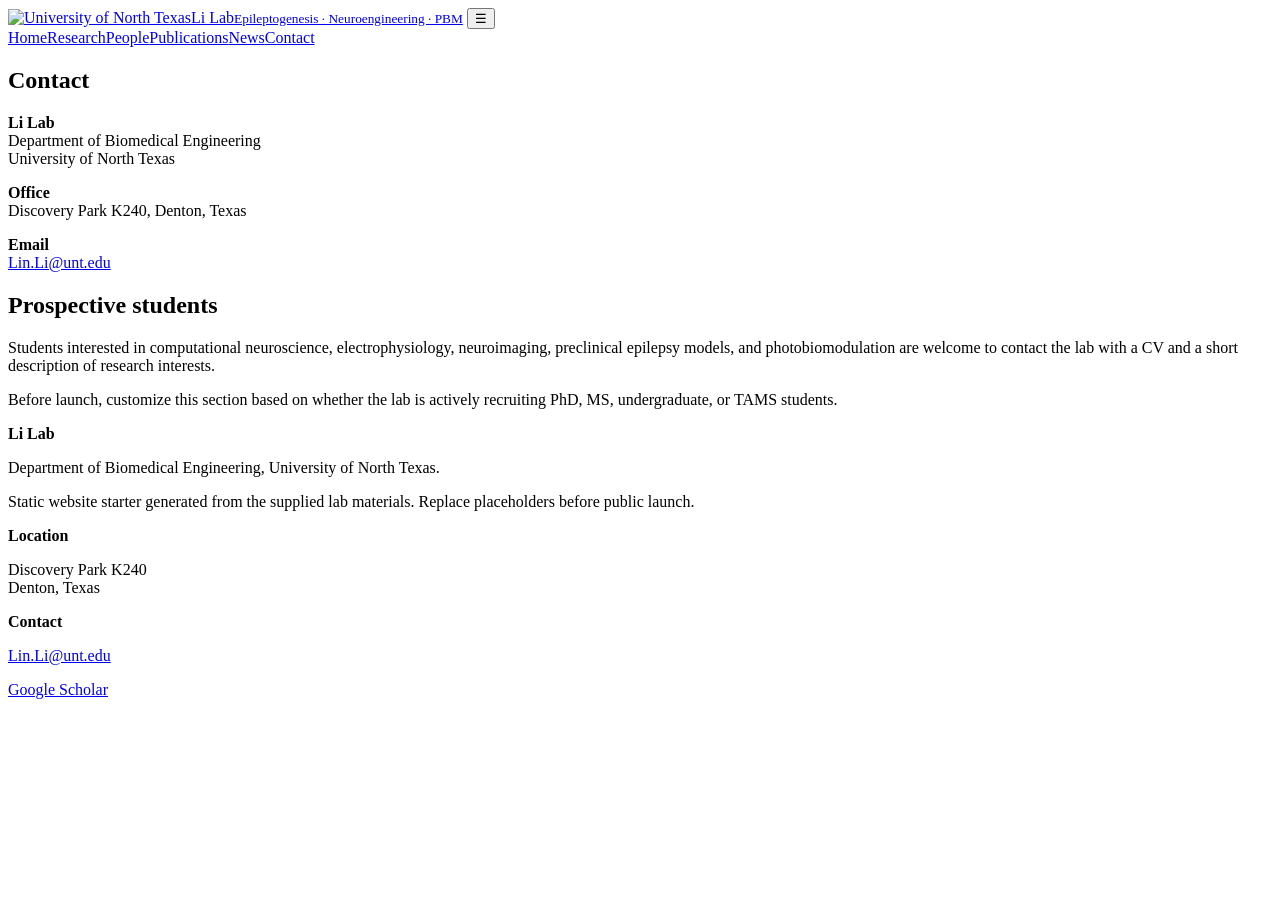
==== contact.html @ 4afca135 "Initial Li Lab website" ====
<!doctype html>
<html lang="en">
<head>
  <meta charset="utf-8"><meta name="viewport" content="width=device-width, initial-scale=1">
  <title>Contact | Li Lab</title>
  <meta name="description" content="Li Lab at the University of North Texas studies biomarkers and prevention strategies for epileptogenesis using electrophysiology, neuroimaging, network science, and photobiomodulation.">
  <link rel="stylesheet" href="assets/css/styles.css">
</head>
<body>
<header class="topbar">
  <div class="container nav">
    <a class="brand" href="index.html"><img src="assets/img/unt-logo.png" alt="University of North Texas"><span>Li Lab<small>Epileptogenesis · Neuroengineering · PBM</small></span></a>
    <button class="menu-toggle" aria-label="Open menu">☰</button>
    <nav class="links">
      <a href="index.html">Home</a><a href="research.html">Research</a><a href="people.html">People</a><a href="publications.html">Publications</a><a href="news.html">News</a><a href="contact.html">Contact</a>
    </nav>
  </div>
</header>

<main class="section"><div class="container split">
  <section class="panel"><h2>Contact</h2><p><b>Li Lab</b><br>Department of Biomedical Engineering<br>University of North Texas</p><p><b>Office</b><br>Discovery Park K240, Denton, Texas</p><p><b>Email</b><br><a href="mailto:Lin.Li@unt.edu">Lin.Li@unt.edu</a></p></section>
  <section class="panel"><h2>Prospective students</h2><p>Students interested in computational neuroscience, electrophysiology, neuroimaging, preclinical epilepsy models, and photobiomodulation are welcome to contact the lab with a CV and a short description of research interests.</p><p class="small">Before launch, customize this section based on whether the lab is actively recruiting PhD, MS, undergraduate, or TAMS students.</p></section>
</div></main>

<footer class="footer">
  <div class="container footer-grid">
    <div><b>Li Lab</b><p>Department of Biomedical Engineering, University of North Texas.</p><p class="small">Static website starter generated from the supplied lab materials. Replace placeholders before public launch.</p></div>
    <div><b>Location</b><p>Discovery Park K240<br>Denton, Texas</p></div>
    <div><b>Contact</b><p><a href="mailto:Lin.Li@unt.edu">Lin.Li@unt.edu</a></p><p><a href="https://scholar.google.com/citations?user=UkpTndkAAAAJ&hl=en">Google Scholar</a></p></div>
  </div>
</footer>
<script src="assets/js/main.js"></script>
</body></html>
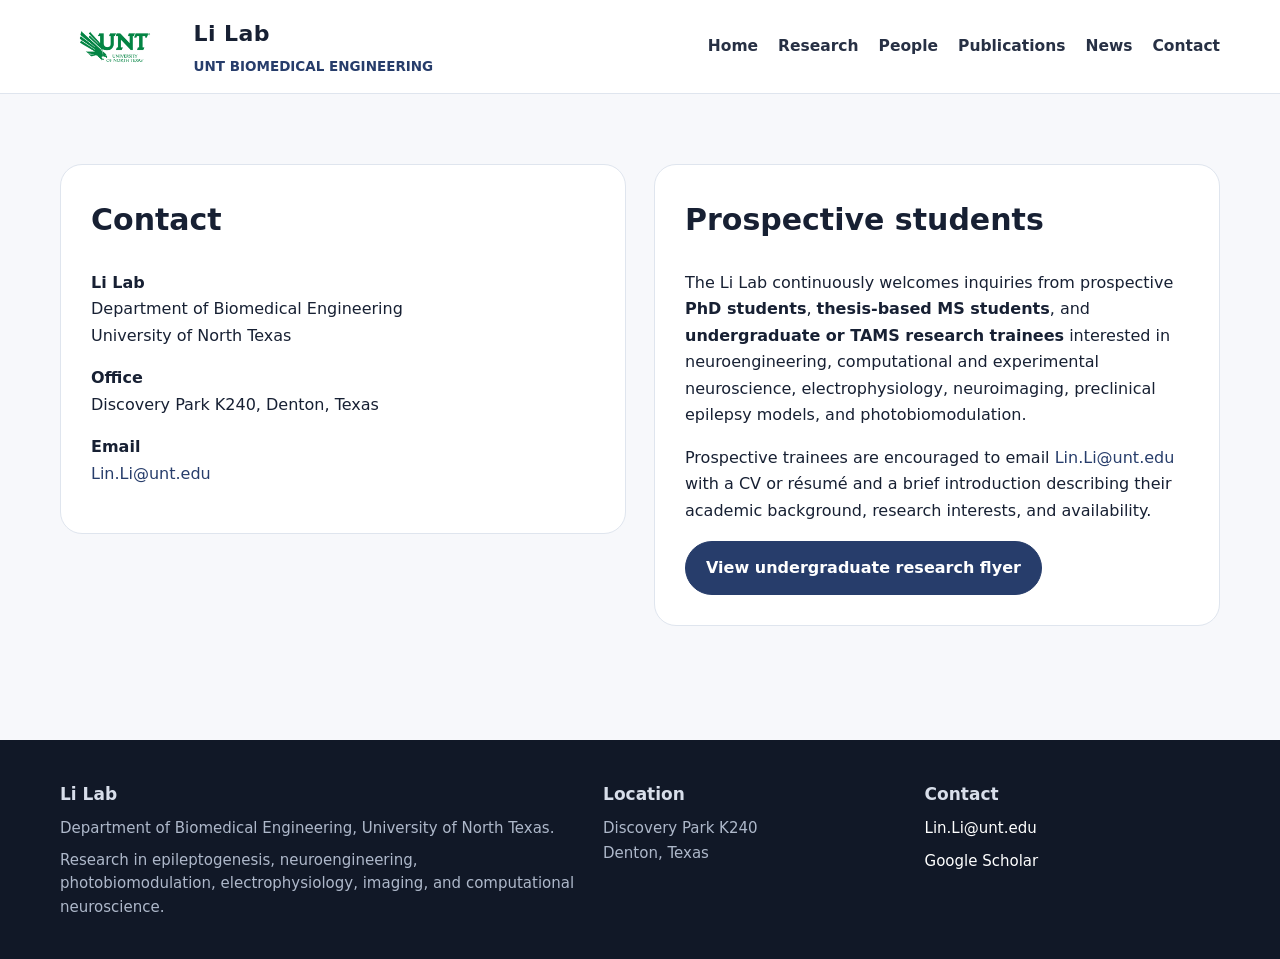
==== commit 5aec8bd3: "Update prospective student opportunities" ====
--- a/contact.html
+++ b/contact.html
@@ -3,7 +3,7 @@
 <head>
   <meta charset="utf-8"><meta name="viewport" content="width=device-width, initial-scale=1">
   <title>Contact | Li Lab</title>
-  <meta name="description" content="Li Lab at the University of North Texas studies biomarkers and prevention strategies for epileptogenesis using electrophysiology, neuroimaging, network science, and photobiomodulation.">
+  <meta name="description" content="Contact the Li Lab at the University of North Texas and learn about opportunities for PhD, thesis-based MS, undergraduate, and TAMS researchers.">
   <link rel="stylesheet" href="assets/css/styles.css">
 </head>
 <body>
@@ -19,15 +19,15 @@
 
 <main class="section"><div class="container split">
   <section class="panel"><h2>Contact</h2><p><b>Li Lab</b><br>Department of Biomedical Engineering<br>University of North Texas</p><p><b>Office</b><br>Discovery Park K240, Denton, Texas</p><p><b>Email</b><br><a href="mailto:Lin.Li@unt.edu">Lin.Li@unt.edu</a></p></section>
-  <section class="panel"><h2>Prospective students</h2><p>Students interested in computational neuroscience, electrophysiology, neuroimaging, preclinical epilepsy models, and photobiomodulation are welcome to contact the lab with a CV and a short description of research interests.</p><p class="small">Before launch, customize this section based on whether the lab is actively recruiting PhD, MS, undergraduate, or TAMS students.</p></section>
+  <section class="panel"><h2>Prospective students</h2><p>The Li Lab continuously welcomes inquiries from prospective <b>PhD students</b>, <b>thesis-based MS students</b>, and <b>undergraduate or TAMS research trainees</b> interested in neuroengineering, computational and experimental neuroscience, electrophysiology, neuroimaging, preclinical epilepsy models, and photobiomodulation.</p><p>Prospective trainees are encouraged to email <a href="mailto:Lin.Li@unt.edu">Lin.Li@unt.edu</a> with a CV or résumé and a brief introduction describing their academic background, research interests, and availability.</p><div class="cta-row"><a class="btn primary" href="assets/img/undergraduate-research-opportunity.png" target="_blank" rel="noopener">View undergraduate research flyer</a></div></section>
 </div></main>
 
 <footer class="footer">
   <div class="container footer-grid">
-    <div><b>Li Lab</b><p>Department of Biomedical Engineering, University of North Texas.</p><p class="small">Static website starter generated from the supplied lab materials. Replace placeholders before public launch.</p></div>
+    <div><b>Li Lab</b><p>Department of Biomedical Engineering, University of North Texas.</p><p class="small">Research in epileptogenesis, neuroengineering, photobiomodulation, electrophysiology, imaging, and computational neuroscience.</p></div>
     <div><b>Location</b><p>Discovery Park K240<br>Denton, Texas</p></div>
     <div><b>Contact</b><p><a href="mailto:Lin.Li@unt.edu">Lin.Li@unt.edu</a></p><p><a href="https://scholar.google.com/citations?user=UkpTndkAAAAJ&hl=en">Google Scholar</a></p></div>
   </div>
 </footer>
 <script src="assets/js/main.js"></script>
-</body></html>+</body></html>
--- a/assets/css/styles.css
+++ b/assets/css/styles.css
@@ -0,0 +1,31 @@
+
+:root{
+  --bg:#f7f8fb; --panel:#ffffff; --ink:#172033; --muted:#647086; --line:#dfe5ee;
+  --brand:#273d6b; --brand2:#5b78b5; --accent:#9b6a38; --soft:#e9eef8;
+  --radius:22px; --shadow:0 18px 45px rgba(23,32,51,.10);
+}
+*{box-sizing:border-box} html{scroll-behavior:smooth;font-size:17px}
+body{margin:0;font-family:Inter,ui-sans-serif,system-ui,-apple-system,BlinkMacSystemFont,"Segoe UI",sans-serif;color:var(--ink);background:var(--bg);font-size:1rem;line-height:1.66}
+a{color:var(--brand);text-decoration:none} a:hover{text-decoration:underline}
+.container{width:min(1160px,92vw);margin:0 auto}.narrow{width:min(900px,92vw);margin:0 auto}
+.topbar{position:sticky;top:0;z-index:50;background:rgba(255,255,255,.94);backdrop-filter:blur(14px);border-bottom:1px solid var(--line)}
+.nav{display:flex;align-items:center;justify-content:space-between;gap:26px;padding:16px 0}.brand{display:flex;align-items:center;gap:14px;font-weight:900;letter-spacing:.02em;color:var(--ink);font-size:22px}
+.brand img{height:52px;width:auto}.brand span small{display:block;font-weight:800;color:var(--brand);font-size:0;letter-spacing:.03em;text-transform:uppercase;margin-top:2px}
+.brand span small::after{content:"UNT Biomedical Engineering";font-size:13.5px}
+.links{display:flex;align-items:center;gap:20px;font-weight:750;font-size:15.5px}.links a{color:#273044}.menu-toggle{display:none;border:1px solid var(--line);background:white;padding:10px 12px;border-radius:12px;font-size:18px}
+.hero{padding:76px 0 56px;background:linear-gradient(135deg,#fff 0%,#f0f4fb 60%,#e8eef9 100%)}
+.hero-grid{display:grid;grid-template-columns:1.08fr .92fr;gap:38px;align-items:center}.eyebrow{text-transform:uppercase;letter-spacing:.16em;color:var(--accent);font-size:14px;font-weight:900;margin-bottom:14px}
+h1{font-size:clamp(42px,5.3vw,70px);line-height:1.03;margin:0 0 20px;letter-spacing:-.045em} .lead{font-size:21px;color:#39465c;margin:0 0 28px;max-width:790px;line-height:1.65}
+.cta-row{display:flex;gap:14px;flex-wrap:wrap}.btn{display:inline-flex;align-items:center;justify-content:center;border-radius:999px;padding:13px 20px;border:1px solid var(--brand);font-weight:900;font-size:16px}.btn.primary{background:var(--brand);color:white}.btn.secondary{background:white;color:var(--brand)}
+.hero-card{background:var(--panel);border:1px solid var(--line);border-radius:var(--radius);box-shadow:var(--shadow);overflow:hidden}.hero-card img{width:100%;height:340px;object-fit:cover;display:block}.hero-card .caption{padding:20px;color:var(--muted);font-size:15.5px}
+.stats{display:grid;grid-template-columns:repeat(3,1fr);gap:16px;margin-top:28px}.stat{background:rgba(255,255,255,.76);border:1px solid var(--line);padding:18px;border-radius:18px}.stat b{font-size:27px;color:var(--brand);display:block}.stat span{font-size:14px;color:var(--muted);font-weight:750}
+.section{padding:70px 0}.section-title{display:flex;justify-content:space-between;align-items:end;gap:22px;margin-bottom:30px}.section-title h2{font-size:clamp(32px,3.3vw,46px);line-height:1.08;margin:0;letter-spacing:-.03em}.section-title p{max-width:680px;color:var(--muted);margin:0;font-size:17px;line-height:1.65}
+.cards{display:grid;grid-template-columns:repeat(3,1fr);gap:20px}.card{background:var(--panel);border:1px solid var(--line);border-radius:var(--radius);padding:26px;box-shadow:0 10px 24px rgba(23,32,51,.05)}.card h3{margin:0 0 10px;font-size:23px}.card p{color:var(--muted);margin:0 0 14px;font-size:16px}.tag{display:inline-block;background:var(--soft);color:var(--brand);font-weight:900;font-size:13px;border-radius:999px;padding:6px 11px;margin:0 6px 7px 0}
+.gallery{display:grid;grid-template-columns:repeat(4,1fr);gap:16px}.gallery figure{margin:0;background:white;border:1px solid var(--line);border-radius:18px;overflow:hidden}.gallery img{width:100%;height:170px;object-fit:cover;display:block}.gallery figcaption{font-size:14px;color:var(--muted);padding:11px 13px;font-weight:750}
+.people-grid{display:grid;grid-template-columns:repeat(4,1fr);gap:20px}.person{background:white;border:1px solid var(--line);border-radius:20px;padding:18px}.person img,.avatar{width:100%;aspect-ratio:1/1;object-fit:cover;border-radius:16px;background:linear-gradient(135deg,var(--soft),#fff);display:flex;align-items:center;justify-content:center;font-size:42px;font-weight:950;color:var(--brand)}.person h3{font-size:20px;margin:13px 0 2px}.person p{margin:0;color:var(--muted);font-size:15px}.role{font-weight:900;color:var(--accent)!important;text-transform:uppercase;letter-spacing:.08em;font-size:13px!important;margin-top:8px!important}
+.alumni-title{margin-top:64px}
+.split{display:grid;grid-template-columns:1fr 1fr;gap:28px;align-items:start}.panel{background:white;border:1px solid var(--line);border-radius:var(--radius);padding:30px}.panel h2,.panel h3{margin-top:0}.panel h2{font-size:30px}.panel h3{font-size:23px}.panel p{font-size:16px}.list{padding-left:20px;color:var(--muted);font-size:16px}.pub{padding:18px 0;border-bottom:1px solid var(--line)}.pub:last-child{border-bottom:none}.pub b{display:block;font-size:16.5px;line-height:1.55}.pub span{display:block;color:var(--muted);font-size:15px;margin-top:5px;line-height:1.55}
+.news-item{display:grid;grid-template-columns:130px 1fr;gap:20px;padding:20px 0;border-bottom:1px solid var(--line)}.date{font-weight:950;color:var(--accent);font-size:16px}
+.footer{background:#111827;color:#d8deea;padding:40px 0;margin-top:44px}.footer-grid{display:grid;grid-template-columns:1.4fr .8fr .8fr;gap:26px}.footer a{color:#fff}.footer p{color:#aeb8ca;margin:8px 0 0;font-size:15px}.small{font-size:14px;color:var(--muted);line-height:1.55}
+@media (max-width:880px){.hero-grid,.split{grid-template-columns:1fr}.cards,.people-grid{grid-template-columns:repeat(2,1fr)}.gallery{grid-template-columns:repeat(2,1fr)}.links{display:none;position:absolute;left:4vw;right:4vw;top:82px;background:white;border:1px solid var(--line);border-radius:18px;padding:18px;box-shadow:var(--shadow);flex-direction:column;align-items:flex-start}.links.open{display:flex}.menu-toggle{display:block}.stats{grid-template-columns:1fr}.footer-grid{grid-template-columns:1fr}.brand img{height:46px}.brand{font-size:20px}.brand span small{font-size:12.5px}}
+@media (max-width:560px){html{font-size:16px}.cards,.people-grid,.gallery{grid-template-columns:1fr}.news-item{grid-template-columns:1fr}.hero-card img{height:240px}.section-title{display:block}.section-title p{margin-top:10px}.brand img{height:42px}.brand{gap:10px}.brand span small{font-size:11.5px}.links{top:76px}}
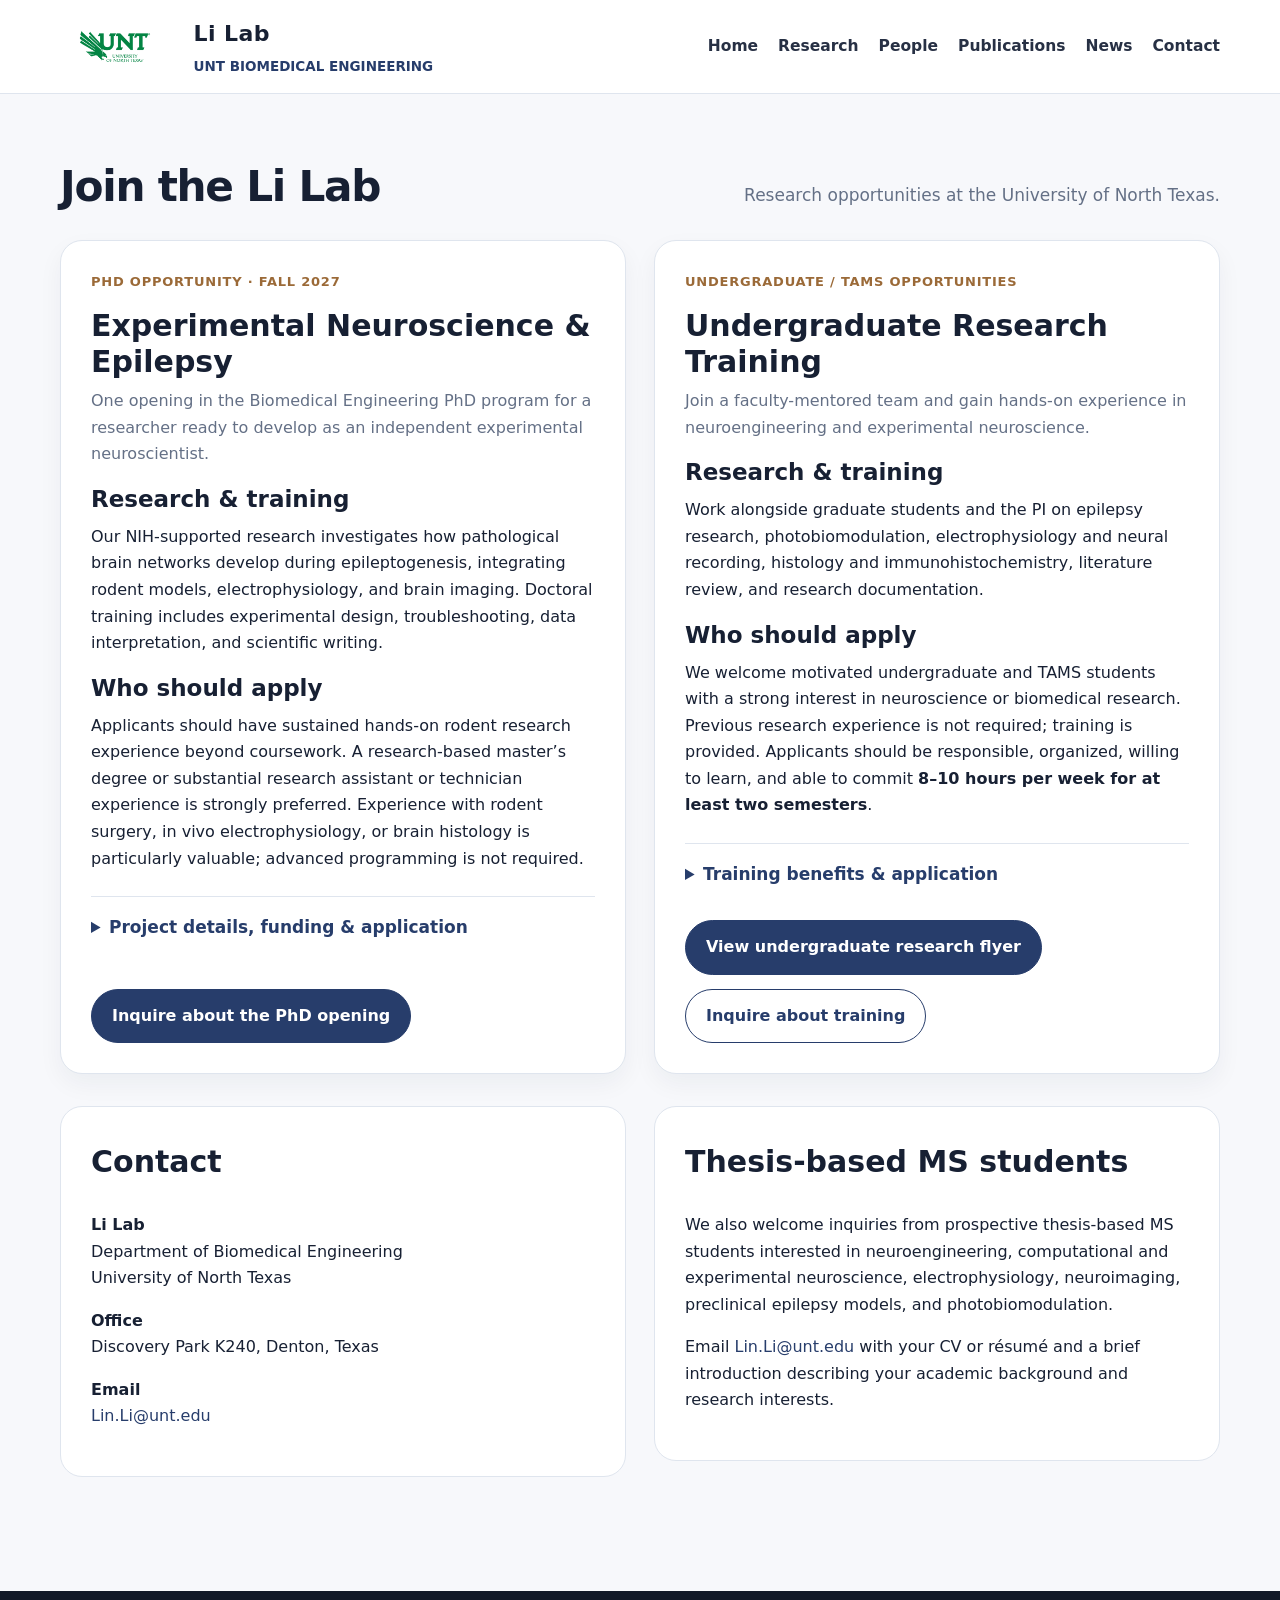
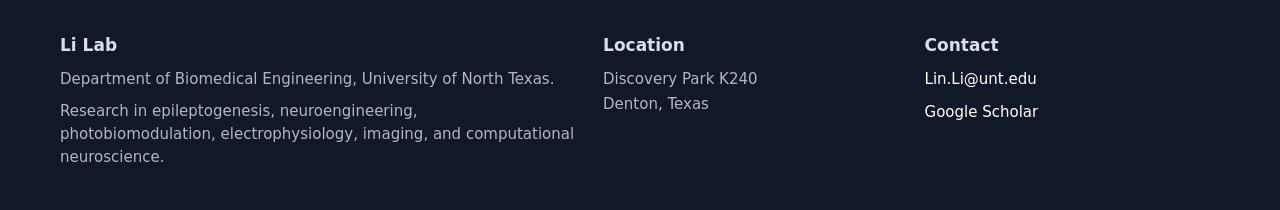
==== commit 00570620: "Update student profiles, TJAS news, and PhD recruitment" ====
--- a/contact.html
+++ b/contact.html
@@ -4,6 +4,7 @@
   <meta charset="utf-8"><meta name="viewport" content="width=device-width, initial-scale=1">
   <title>Contact | Li Lab</title>
   <meta name="description" content="Contact the Li Lab at the University of North Texas and learn about opportunities for PhD, thesis-based MS, undergraduate, and TAMS researchers.">
+  <link rel="canonical" href="https://li-neuroengineering-lab.github.io/contact.html">
   <link rel="stylesheet" href="assets/css/styles.css">
 </head>
 <body>
@@ -17,9 +18,50 @@
   </div>
 </header>
 
-<main class="section"><div class="container split">
-  <section class="panel"><h2>Contact</h2><p><b>Li Lab</b><br>Department of Biomedical Engineering<br>University of North Texas</p><p><b>Office</b><br>Discovery Park K240, Denton, Texas</p><p><b>Email</b><br><a href="mailto:Lin.Li@unt.edu">Lin.Li@unt.edu</a></p></section>
-  <section class="panel"><h2>Prospective students</h2><p>The Li Lab continuously welcomes inquiries from prospective <b>PhD students</b>, <b>thesis-based MS students</b>, and <b>undergraduate or TAMS research trainees</b> interested in neuroengineering, computational and experimental neuroscience, electrophysiology, neuroimaging, preclinical epilepsy models, and photobiomodulation.</p><p>Prospective trainees are encouraged to email <a href="mailto:Lin.Li@unt.edu">Lin.Li@unt.edu</a> with a CV or résumé and a brief introduction describing their academic background, research interests, and availability.</p><div class="cta-row"><a class="btn primary" href="assets/img/undergraduate-research-opportunity.png" target="_blank" rel="noopener">View undergraduate research flyer</a></div></section>
+<main class="section"><div class="container">
+  <div class="section-title"><h2>Join the Li Lab</h2><p>Research opportunities at the University of North Texas.</p></div>
+  <div class="recruitment-grid">
+    <section class="panel recruitment-card" id="phd-opportunity" aria-labelledby="phd-heading">
+      <div class="recruitment-label">PhD opportunity · Fall 2027</div>
+      <h2 id="phd-heading">Experimental Neuroscience &amp; Epilepsy</h2>
+      <p class="recruitment-intro">One opening in the Biomedical Engineering PhD program for a researcher ready to develop as an independent experimental neuroscientist.</p>
+      <h3>Research &amp; training</h3>
+      <p>Our NIH-supported research investigates how pathological brain networks develop during epileptogenesis, integrating rodent models, electrophysiology, and brain imaging. Doctoral training includes experimental design, troubleshooting, data interpretation, and scientific writing.</p>
+      <h3>Who should apply</h3>
+      <p>Applicants should have sustained hands-on rodent research experience beyond coursework. A research-based master’s degree or substantial research assistant or technician experience is strongly preferred. Experience with rodent surgery, in vivo electrophysiology, or brain histology is particularly valuable; advanced programming is not required.</p>
+      <details class="recruitment-details"><summary>Project details, funding &amp; application</summary>
+        <h3>Experimental work</h3>
+        <ul class="list"><li>Electrode fabrication, stereotaxic surgery, and chronic electrode implantation in rodents.</li><li>Longitudinal EEG/LFP acquisition, recording quality checks, and behavioral testing.</li><li>Perfusion, brain tissue collection, sectioning, staining, and histology or immunohistochemistry.</li></ul>
+        <p>Students receive close mentorship from Dr. Li and experienced lab members. Careful records, reproducible procedures, and responsible animal care are central to the work.</p>
+        <h3>Background &amp; funding</h3>
+        <p>Relevant backgrounds include neuroscience, biology, physiology, pharmacology, biomedical engineering, and related fields. Applicants are not expected to have every listed skill. We value reliability, initiative, attention to detail, clear communication, and the ability to learn from experimental setbacks.</p>
+        <p>Research assistantship support is available through NIH-funded projects. Stipend, tuition, benefits, and support and renewal conditions will be specified in the formal offer. Research is based at UNT in Denton, within the Dallas–Fort Worth metropolitan area.</p>
+        <h3>How to apply</h3>
+        <p>Email Dr. Lin Li with your CV and a brief statement of research interests and experimental experience. Describe the procedures you personally performed, approximate animal or sample numbers, duration of experience, level of independence, and one example of troubleshooting. You may include relevant publications or other research outputs, indicating your contribution.</p>
+        <p>Inquiries are reviewed on a rolling basis. Applicants are encouraged to complete the formal UNT application by <b>January 15, 2027</b> for consideration across funding opportunities. Admission requires meeting the BME PhD program criteria, including applicable testing requirements. Qualified applicants of all backgrounds are welcome.</p>
+      </details>
+      <div class="cta-row"><a class="btn primary" href="mailto:Lin.Li@unt.edu?subject=Fall%202027%20PhD%20inquiry">Inquire about the PhD opening</a></div>
+    </section>
+    <section class="panel recruitment-card" id="undergraduate-opportunity" aria-labelledby="undergraduate-heading">
+      <div class="recruitment-label">Undergraduate / TAMS opportunities</div>
+      <h2 id="undergraduate-heading">Undergraduate Research Training</h2>
+      <p class="recruitment-intro">Join a faculty-mentored team and gain hands-on experience in neuroengineering and experimental neuroscience.</p>
+      <h3>Research &amp; training</h3>
+      <p>Work alongside graduate students and the PI on epilepsy research, photobiomodulation, electrophysiology and neural recording, histology and immunohistochemistry, literature review, and research documentation.</p>
+      <h3>Who should apply</h3>
+      <p>We welcome motivated undergraduate and TAMS students with a strong interest in neuroscience or biomedical research. Previous research experience is not required; training is provided. Applicants should be responsible, organized, willing to learn, and able to commit <b>8–10 hours per week for at least two semesters</b>.</p>
+      <details class="recruitment-details"><summary>Training benefits &amp; application</summary>
+        <p>Develop laboratory, scientific communication, and data-analysis skills, with opportunities for posters, abstracts, and possible publications. MATLAB or Python experience is a plus, but not required.</p>
+        <h3>How to apply</h3>
+        <p>Email Dr. Lin Li your CV or résumé and a brief introduction including your major, year, research interests, and availability. See the recruitment flyer for more information.</p>
+      </details>
+      <div class="cta-row"><a class="btn primary" href="assets/img/undergraduate-research-opportunity.png" target="_blank" rel="noopener">View undergraduate research flyer</a><a class="btn secondary" href="mailto:Lin.Li@unt.edu?subject=Undergraduate%20research%20inquiry">Inquire about training</a></div>
+    </section>
+  </div>
+  <div class="split contact-support">
+    <section class="panel"><h2>Contact</h2><p><b>Li Lab</b><br>Department of Biomedical Engineering<br>University of North Texas</p><p><b>Office</b><br>Discovery Park K240, Denton, Texas</p><p><b>Email</b><br><a href="mailto:Lin.Li@unt.edu">Lin.Li@unt.edu</a></p></section>
+    <section class="panel"><h2>Thesis-based MS students</h2><p>We also welcome inquiries from prospective thesis-based MS students interested in neuroengineering, computational and experimental neuroscience, electrophysiology, neuroimaging, preclinical epilepsy models, and photobiomodulation.</p><p>Email <a href="mailto:Lin.Li@unt.edu">Lin.Li@unt.edu</a> with your CV or résumé and a brief introduction describing your academic background and research interests.</p></section>
+  </div>
 </div></main>
 
 <footer class="footer">
--- a/assets/css/styles.css
+++ b/assets/css/styles.css
@@ -24,6 +24,15 @@
 .gallery{display:grid;grid-template-columns:repeat(4,1fr);gap:16px}.gallery figure{margin:0;background:white;border:1px solid var(--line);border-radius:18px;overflow:hidden}.gallery img{width:100%;height:170px;object-fit:cover;display:block}.gallery figcaption{font-size:14px;color:var(--muted);padding:11px 13px;font-weight:750}
 .people-grid{display:grid;grid-template-columns:repeat(4,1fr);gap:20px}.person{background:white;border:1px solid var(--line);border-radius:20px;padding:18px}.person img,.avatar{width:100%;aspect-ratio:1/1;object-fit:cover;border-radius:16px;background:linear-gradient(135deg,var(--soft),#fff);display:flex;align-items:center;justify-content:center;font-size:42px;font-weight:950;color:var(--brand)}.person h3{font-size:20px;margin:13px 0 2px}.person p{margin:0;color:var(--muted);font-size:15px}.role{font-weight:900;color:var(--accent)!important;text-transform:uppercase;letter-spacing:.08em;font-size:13px!important;margin-top:8px!important}
 .alumni-title{margin-top:64px}
+.split.pi-profile{grid-template-columns:280px minmax(0,1fr);align-items:center}
+@media(max-width:880px){.split.pi-profile{grid-template-columns:minmax(0,1fr)}}
+.recruitment-grid{display:grid;grid-template-columns:repeat(2,minmax(0,1fr));gap:28px;align-items:stretch}
+.recruitment-card{display:flex;flex-direction:column;border-top:5px solid var(--brand);box-shadow:0 10px 24px rgba(23,32,51,.05)}
+.recruitment-label{color:var(--accent);font-weight:900;font-size:13px;letter-spacing:.06em;text-transform:uppercase;margin-bottom:16px}
+.recruitment-card h2{line-height:1.2;margin-bottom:8px}.recruitment-card h3{font-size:19px;margin:20px 0 6px}.recruitment-card p{margin:0 0 12px}.recruitment-intro{color:var(--muted)}
+.recruitment-details{border-top:1px solid var(--line);padding:16px 0 24px;margin-top:12px}.recruitment-details summary{cursor:pointer;color:var(--brand);font-weight:800}.recruitment-details[open] summary{margin-bottom:16px}.recruitment-card>.cta-row{margin-top:auto;padding-top:8px}
+.contact-support{margin-top:32px}summary:focus-visible,.btn:focus-visible{outline:3px solid var(--accent);outline-offset:4px}
+@media(max-width:880px){.recruitment-grid{grid-template-columns:1fr}}
 .split{display:grid;grid-template-columns:1fr 1fr;gap:28px;align-items:start}.panel{background:white;border:1px solid var(--line);border-radius:var(--radius);padding:30px}.panel h2,.panel h3{margin-top:0}.panel h2{font-size:30px}.panel h3{font-size:23px}.panel p{font-size:16px}.list{padding-left:20px;color:var(--muted);font-size:16px}.pub{padding:18px 0;border-bottom:1px solid var(--line)}.pub:last-child{border-bottom:none}.pub b{display:block;font-size:16.5px;line-height:1.55}.pub span{display:block;color:var(--muted);font-size:15px;margin-top:5px;line-height:1.55}
 .news-item{display:grid;grid-template-columns:130px 1fr;gap:20px;padding:20px 0;border-bottom:1px solid var(--line)}.date{font-weight:950;color:var(--accent);font-size:16px}
 .footer{background:#111827;color:#d8deea;padding:40px 0;margin-top:44px}.footer-grid{display:grid;grid-template-columns:1.4fr .8fr .8fr;gap:26px}.footer a{color:#fff}.footer p{color:#aeb8ca;margin:8px 0 0;font-size:15px}.small{font-size:14px;color:var(--muted);line-height:1.55}
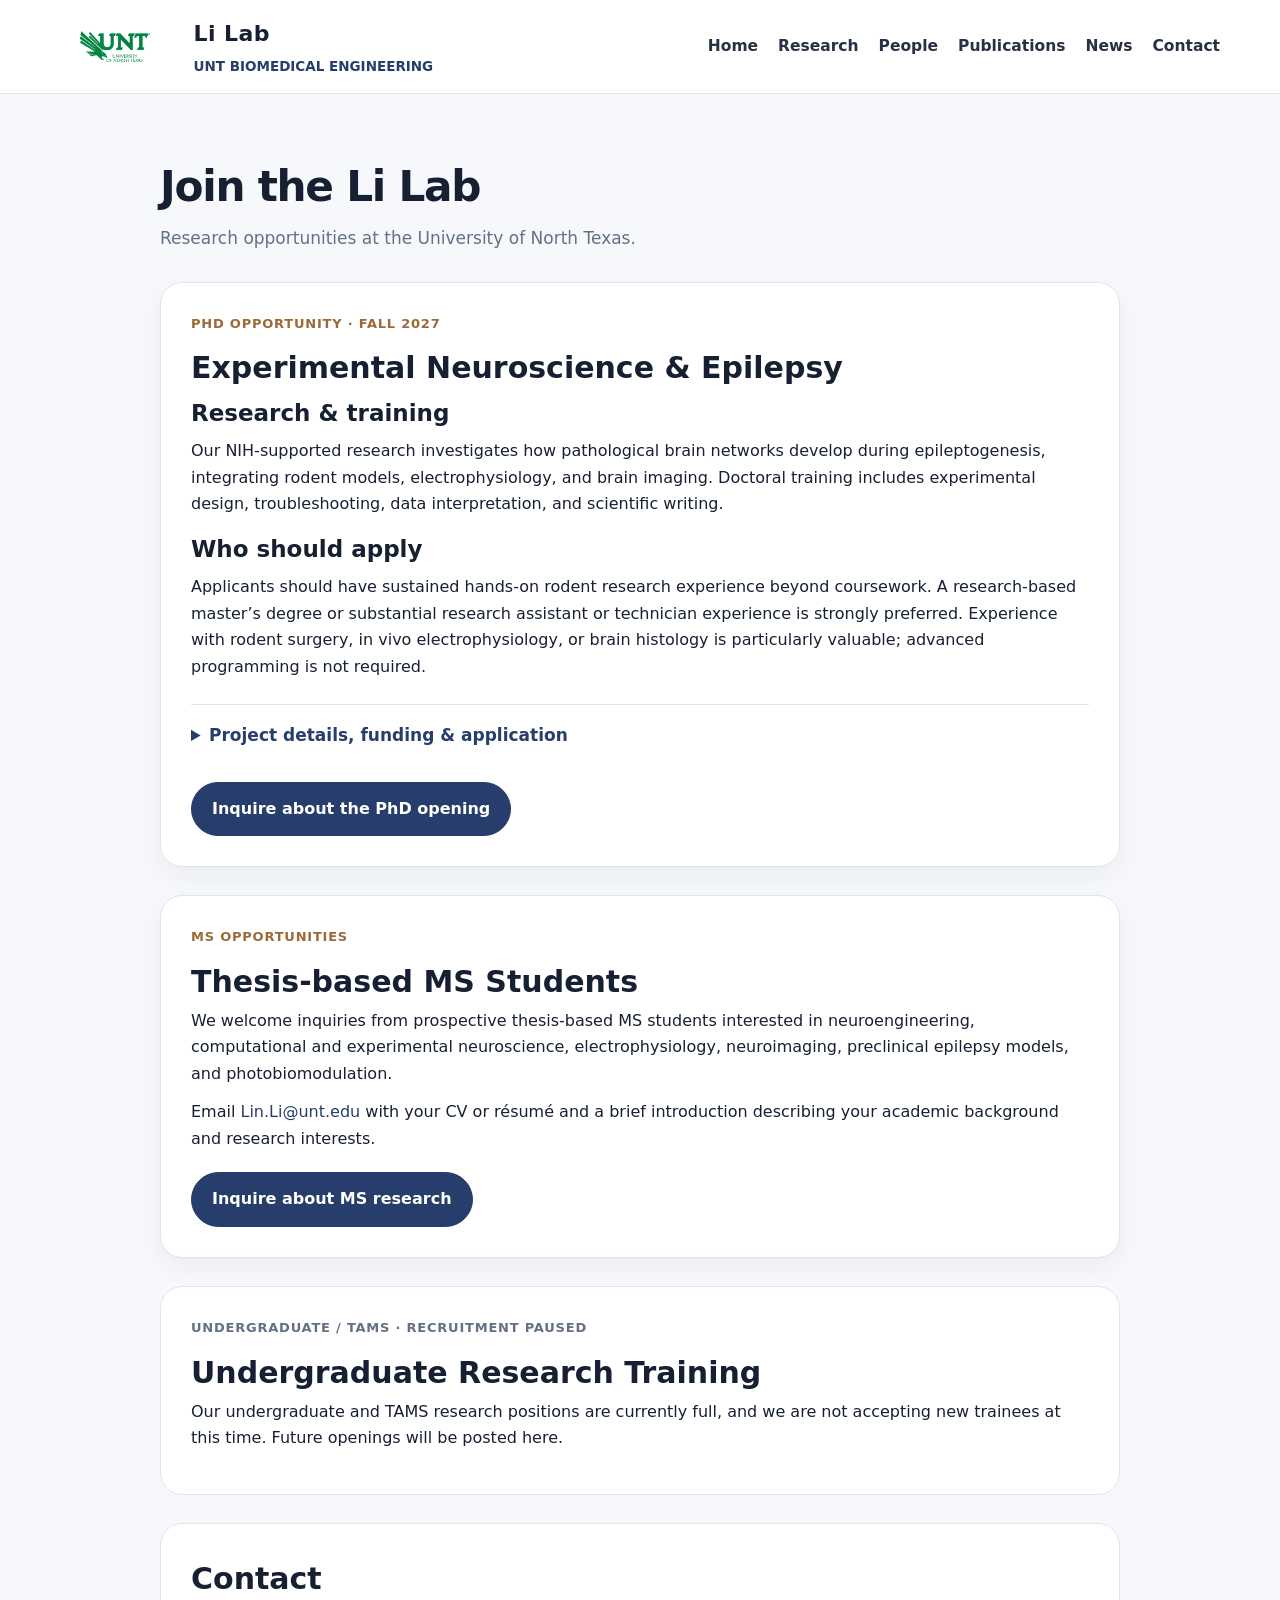
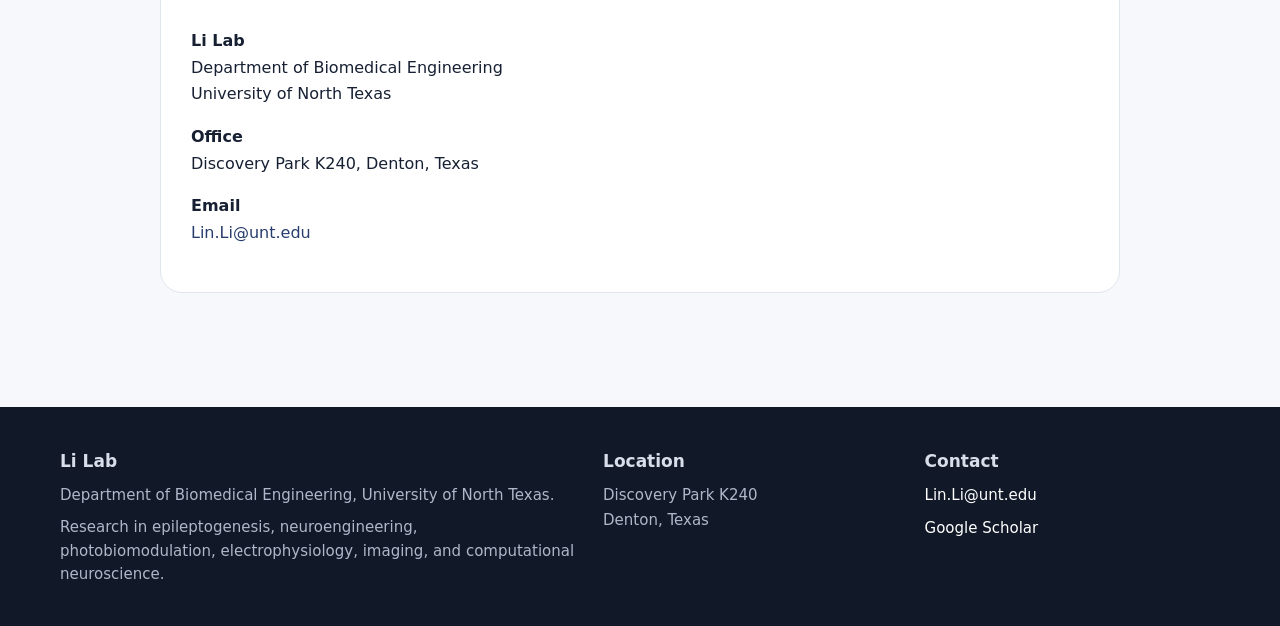
==== commit f9d47c0a: "Stack recruitment sections and pause undergraduate intake" ====
--- a/contact.html
+++ b/contact.html
@@ -18,13 +18,12 @@
   </div>
 </header>
 
-<main class="section"><div class="container">
+<main class="section"><div class="container recruitment-container">
   <div class="section-title"><h2>Join the Li Lab</h2><p>Research opportunities at the University of North Texas.</p></div>
   <div class="recruitment-grid">
     <section class="panel recruitment-card" id="phd-opportunity" aria-labelledby="phd-heading">
       <div class="recruitment-label">PhD opportunity · Fall 2027</div>
       <h2 id="phd-heading">Experimental Neuroscience &amp; Epilepsy</h2>
-      <p class="recruitment-intro">One opening in the Biomedical Engineering PhD program for a researcher ready to develop as an independent experimental neuroscientist.</p>
       <h3>Research &amp; training</h3>
       <p>Our NIH-supported research investigates how pathological brain networks develop during epileptogenesis, integrating rodent models, electrophysiology, and brain imaging. Doctoral training includes experimental design, troubleshooting, data interpretation, and scientific writing.</p>
       <h3>Who should apply</h3>
@@ -42,25 +41,21 @@
       </details>
       <div class="cta-row"><a class="btn primary" href="mailto:Lin.Li@unt.edu?subject=Fall%202027%20PhD%20inquiry">Inquire about the PhD opening</a></div>
     </section>
-    <section class="panel recruitment-card" id="undergraduate-opportunity" aria-labelledby="undergraduate-heading">
-      <div class="recruitment-label">Undergraduate / TAMS opportunities</div>
+    <section class="panel recruitment-card" id="ms-opportunity" aria-labelledby="ms-heading">
+      <div class="recruitment-label">MS opportunities</div>
+      <h2 id="ms-heading">Thesis-based MS Students</h2>
+      <p>We welcome inquiries from prospective thesis-based MS students interested in neuroengineering, computational and experimental neuroscience, electrophysiology, neuroimaging, preclinical epilepsy models, and photobiomodulation.</p>
+      <p>Email <a href="mailto:Lin.Li@unt.edu">Lin.Li@unt.edu</a> with your CV or résumé and a brief introduction describing your academic background and research interests.</p>
+      <div class="cta-row"><a class="btn primary" href="mailto:Lin.Li@unt.edu?subject=Thesis-based%20MS%20inquiry">Inquire about MS research</a></div>
+    </section>
+    <section class="panel recruitment-card recruitment-paused" id="undergraduate-opportunity" aria-labelledby="undergraduate-heading">
+      <div class="recruitment-label">Undergraduate / TAMS · Recruitment paused</div>
       <h2 id="undergraduate-heading">Undergraduate Research Training</h2>
-      <p class="recruitment-intro">Join a faculty-mentored team and gain hands-on experience in neuroengineering and experimental neuroscience.</p>
-      <h3>Research &amp; training</h3>
-      <p>Work alongside graduate students and the PI on epilepsy research, photobiomodulation, electrophysiology and neural recording, histology and immunohistochemistry, literature review, and research documentation.</p>
-      <h3>Who should apply</h3>
-      <p>We welcome motivated undergraduate and TAMS students with a strong interest in neuroscience or biomedical research. Previous research experience is not required; training is provided. Applicants should be responsible, organized, willing to learn, and able to commit <b>8–10 hours per week for at least two semesters</b>.</p>
-      <details class="recruitment-details"><summary>Training benefits &amp; application</summary>
-        <p>Develop laboratory, scientific communication, and data-analysis skills, with opportunities for posters, abstracts, and possible publications. MATLAB or Python experience is a plus, but not required.</p>
-        <h3>How to apply</h3>
-        <p>Email Dr. Lin Li your CV or résumé and a brief introduction including your major, year, research interests, and availability. See the recruitment flyer for more information.</p>
-      </details>
-      <div class="cta-row"><a class="btn primary" href="assets/img/undergraduate-research-opportunity.png" target="_blank" rel="noopener">View undergraduate research flyer</a><a class="btn secondary" href="mailto:Lin.Li@unt.edu?subject=Undergraduate%20research%20inquiry">Inquire about training</a></div>
+      <p>Our undergraduate and TAMS research positions are currently full, and we are not accepting new trainees at this time. Future openings will be posted here.</p>
     </section>
-  </div>
-  <div class="split contact-support">
-    <section class="panel"><h2>Contact</h2><p><b>Li Lab</b><br>Department of Biomedical Engineering<br>University of North Texas</p><p><b>Office</b><br>Discovery Park K240, Denton, Texas</p><p><b>Email</b><br><a href="mailto:Lin.Li@unt.edu">Lin.Li@unt.edu</a></p></section>
-    <section class="panel"><h2>Thesis-based MS students</h2><p>We also welcome inquiries from prospective thesis-based MS students interested in neuroengineering, computational and experimental neuroscience, electrophysiology, neuroimaging, preclinical epilepsy models, and photobiomodulation.</p><p>Email <a href="mailto:Lin.Li@unt.edu">Lin.Li@unt.edu</a> with your CV or résumé and a brief introduction describing your academic background and research interests.</p></section>
+    <section class="panel" id="contact" aria-labelledby="contact-heading">
+      <h2 id="contact-heading">Contact</h2><p><b>Li Lab</b><br>Department of Biomedical Engineering<br>University of North Texas</p><p><b>Office</b><br>Discovery Park K240, Denton, Texas</p><p><b>Email</b><br><a href="mailto:Lin.Li@unt.edu">Lin.Li@unt.edu</a></p>
+    </section>
   </div>
 </div></main>
 
--- a/assets/css/styles.css
+++ b/assets/css/styles.css
@@ -26,12 +26,15 @@
 .alumni-title{margin-top:64px}
 .split.pi-profile{grid-template-columns:280px minmax(0,1fr);align-items:center}
 @media(max-width:880px){.split.pi-profile{grid-template-columns:minmax(0,1fr)}}
-.recruitment-grid{display:grid;grid-template-columns:repeat(2,minmax(0,1fr));gap:28px;align-items:stretch}
+.recruitment-container{width:min(960px,92vw)}
+.recruitment-container>.section-title{display:block}.recruitment-container>.section-title p{margin-top:14px}
+.recruitment-grid{display:grid;grid-template-columns:minmax(0,1fr);gap:28px}
 .recruitment-card{display:flex;flex-direction:column;border-top:5px solid var(--brand);box-shadow:0 10px 24px rgba(23,32,51,.05)}
 .recruitment-label{color:var(--accent);font-weight:900;font-size:13px;letter-spacing:.06em;text-transform:uppercase;margin-bottom:16px}
 .recruitment-card h2{line-height:1.2;margin-bottom:8px}.recruitment-card h3{font-size:19px;margin:20px 0 6px}.recruitment-card p{margin:0 0 12px}.recruitment-intro{color:var(--muted)}
 .recruitment-details{border-top:1px solid var(--line);padding:16px 0 24px;margin-top:12px}.recruitment-details summary{cursor:pointer;color:var(--brand);font-weight:800}.recruitment-details[open] summary{margin-bottom:16px}.recruitment-card>.cta-row{margin-top:auto;padding-top:8px}
-.contact-support{margin-top:32px}summary:focus-visible,.btn:focus-visible{outline:3px solid var(--accent);outline-offset:4px}
+.recruitment-paused{border-top-color:var(--line);box-shadow:none}.recruitment-paused .recruitment-label{color:var(--muted)}
+summary:focus-visible,.btn:focus-visible{outline:3px solid var(--accent);outline-offset:4px}
 @media(max-width:880px){.recruitment-grid{grid-template-columns:1fr}}
 .split{display:grid;grid-template-columns:1fr 1fr;gap:28px;align-items:start}.panel{background:white;border:1px solid var(--line);border-radius:var(--radius);padding:30px}.panel h2,.panel h3{margin-top:0}.panel h2{font-size:30px}.panel h3{font-size:23px}.panel p{font-size:16px}.list{padding-left:20px;color:var(--muted);font-size:16px}.pub{padding:18px 0;border-bottom:1px solid var(--line)}.pub:last-child{border-bottom:none}.pub b{display:block;font-size:16.5px;line-height:1.55}.pub span{display:block;color:var(--muted);font-size:15px;margin-top:5px;line-height:1.55}
 .news-item{display:grid;grid-template-columns:130px 1fr;gap:20px;padding:20px 0;border-bottom:1px solid var(--line)}.date{font-weight:950;color:var(--accent);font-size:16px}
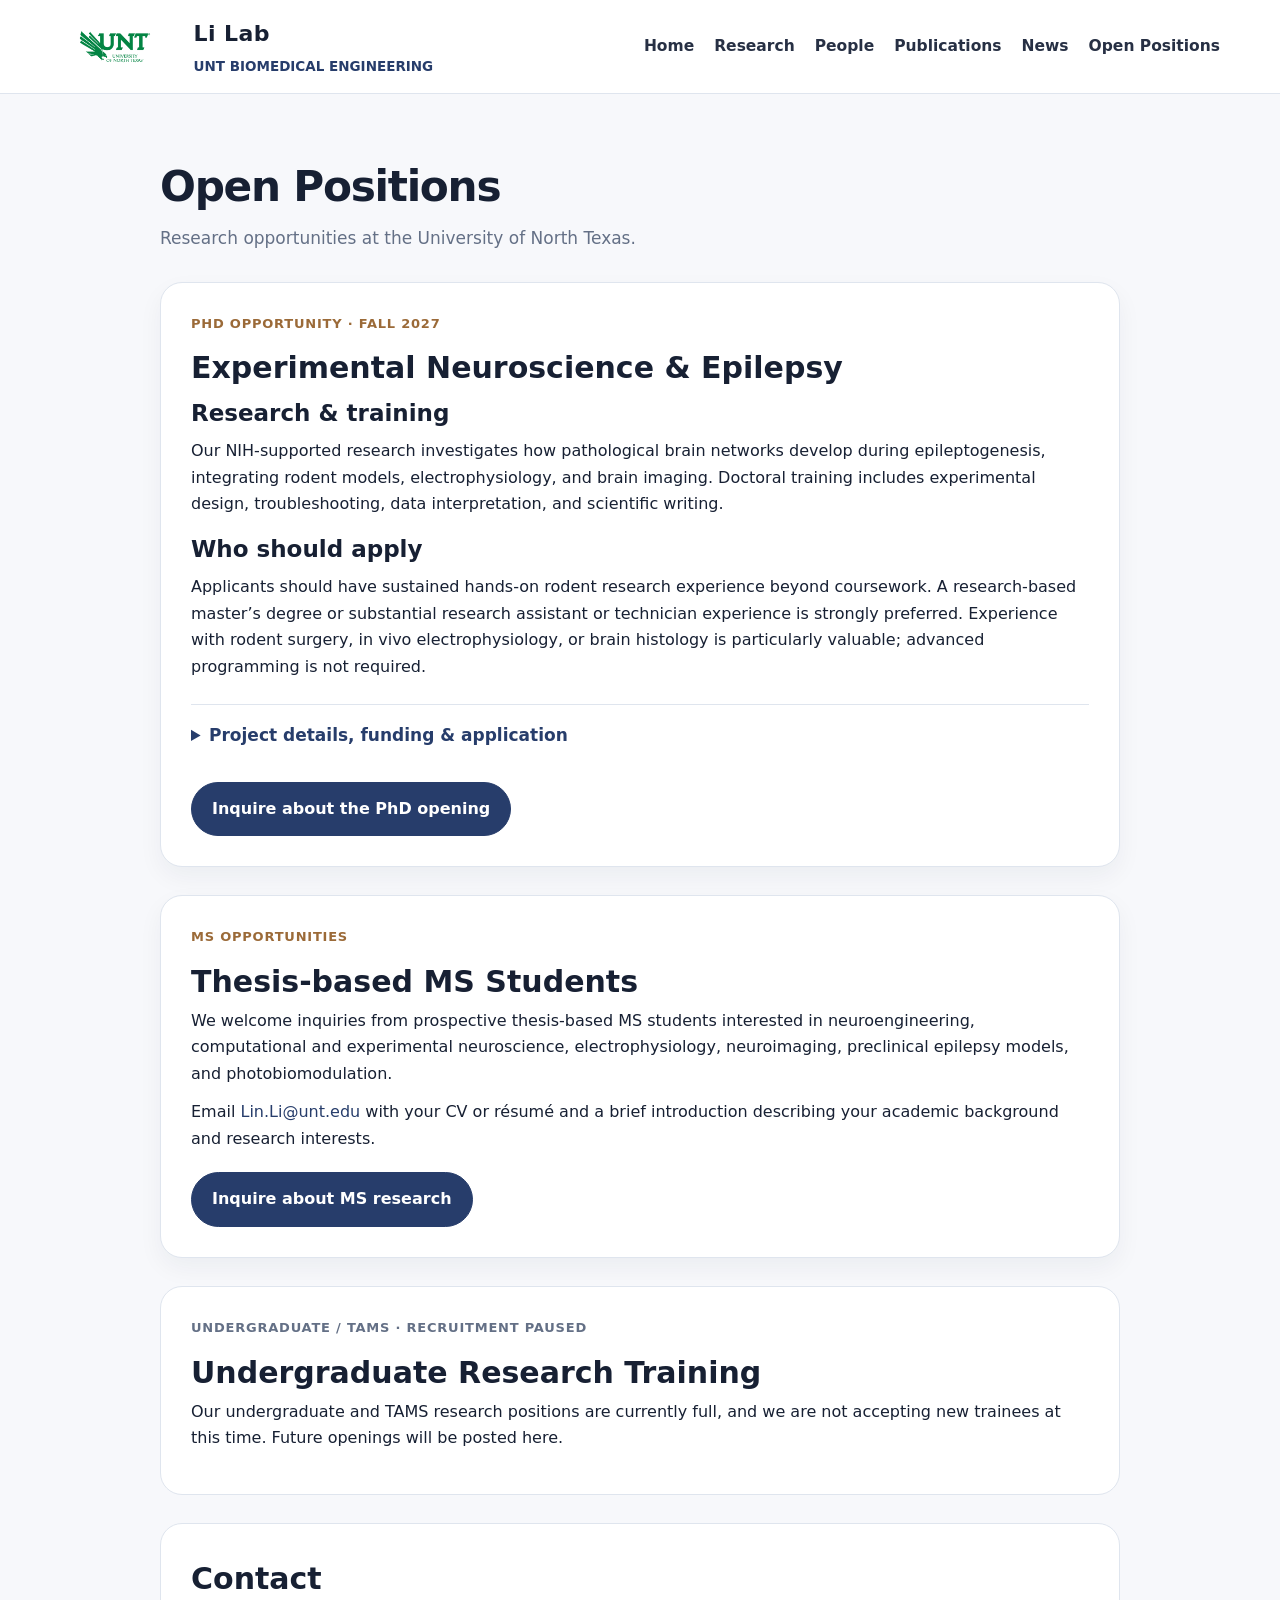
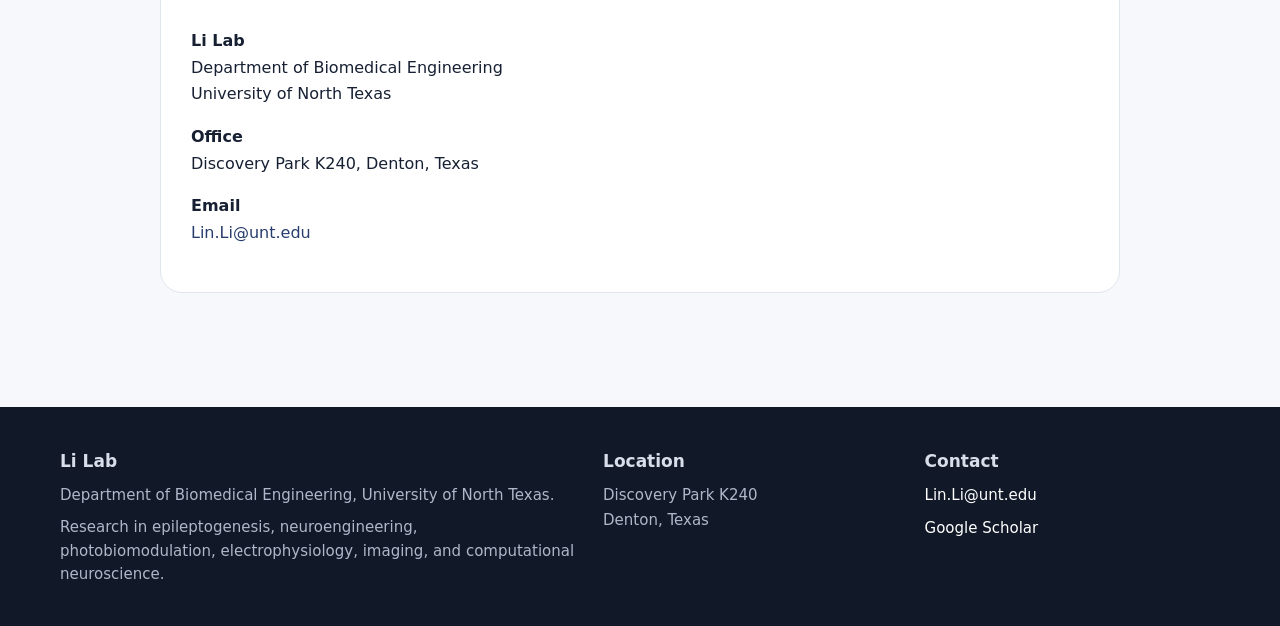
==== commit 9e8cce12: "Celebrate Camille achievements and rename Open Positions page" ====
--- a/contact.html
+++ b/contact.html
@@ -2,7 +2,7 @@
 <html lang="en">
 <head>
   <meta charset="utf-8"><meta name="viewport" content="width=device-width, initial-scale=1">
-  <title>Contact | Li Lab</title>
+  <title>Open Positions | Li Lab</title>
   <meta name="description" content="Contact the Li Lab at the University of North Texas and learn about opportunities for PhD, thesis-based MS, undergraduate, and TAMS researchers.">
   <link rel="canonical" href="https://li-neuroengineering-lab.github.io/contact.html">
   <link rel="stylesheet" href="assets/css/styles.css">
@@ -13,13 +13,13 @@
     <a class="brand" href="index.html"><img src="assets/img/unt-logo.png" alt="University of North Texas"><span>Li Lab<small>Epileptogenesis · Neuroengineering · PBM</small></span></a>
     <button class="menu-toggle" aria-label="Open menu">☰</button>
     <nav class="links">
-      <a href="index.html">Home</a><a href="research.html">Research</a><a href="people.html">People</a><a href="publications.html">Publications</a><a href="news.html">News</a><a href="contact.html">Contact</a>
+      <a href="index.html">Home</a><a href="research.html">Research</a><a href="people.html">People</a><a href="publications.html">Publications</a><a href="news.html">News</a><a href="contact.html">Open Positions</a>
     </nav>
   </div>
 </header>
 
 <main class="section"><div class="container recruitment-container">
-  <div class="section-title"><h2>Join the Li Lab</h2><p>Research opportunities at the University of North Texas.</p></div>
+  <div class="section-title"><h2>Open Positions</h2><p>Research opportunities at the University of North Texas.</p></div>
   <div class="recruitment-grid">
     <section class="panel recruitment-card" id="phd-opportunity" aria-labelledby="phd-heading">
       <div class="recruitment-label">PhD opportunity · Fall 2027</div>
